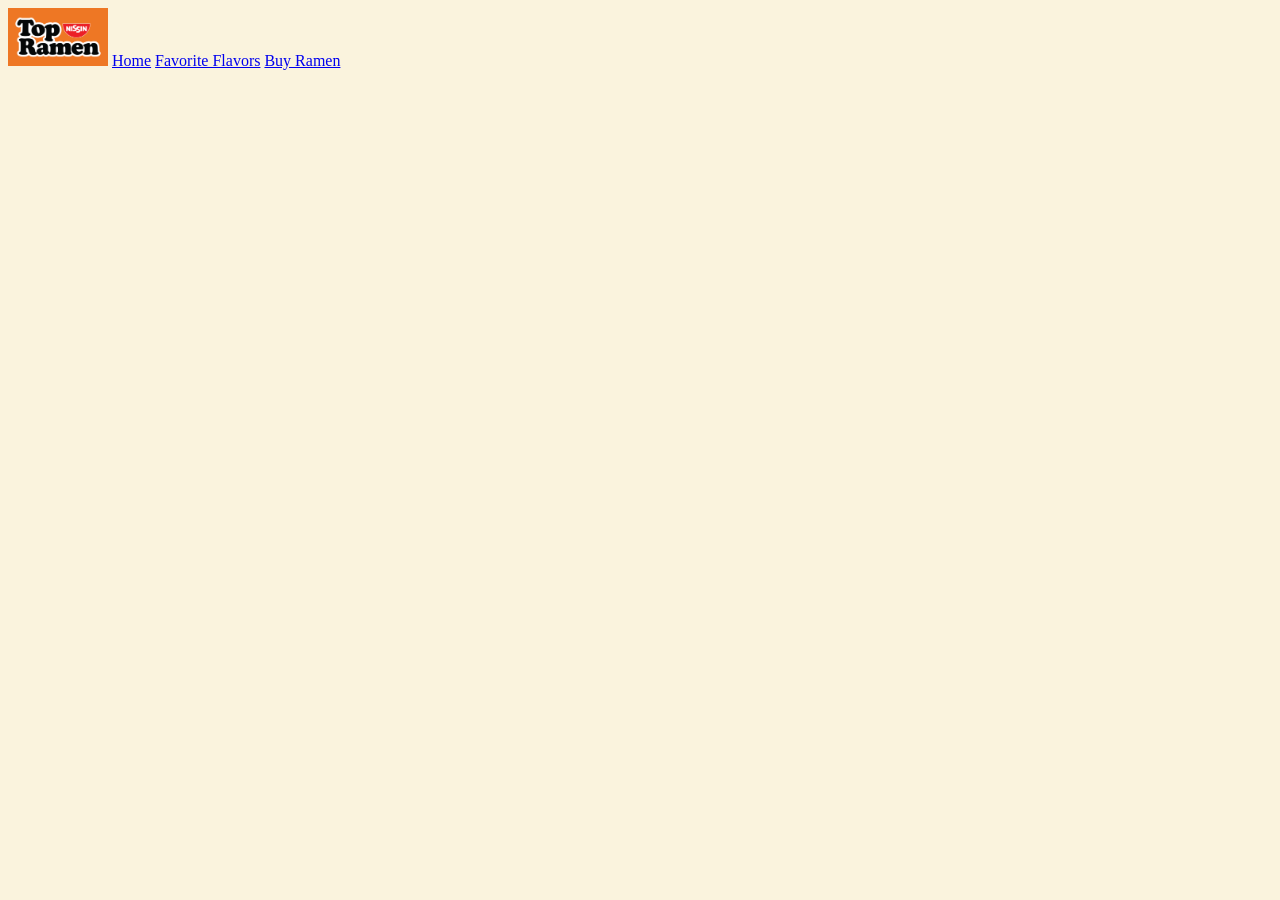
==== buy/index.html @ 30d66c26 "Home Page Info" ====
<!DOCTYPE html>
<html lang="en">
<head>
    <meta charset="UTF-8">
    <meta name="description" content="The Best 3 Flavors of Top Ramen">
    <meta name="viewport" content="width=device-width, initial-scale=1.0">
    <title>Top Ramen | Buy</title>
    <link rel="stylesheet" href="../global.css" type="text/css">
</head>
<body>
    <!-- Navigation -->
    <header>
        <img id="logo" src="../ramen_pics/ramen_logo.png" alt="Nissin Top Ramen Logo">
        <a href="../">Home</a>
        <a href="../flavors">Favorite Flavors</a>
        <a href="./">Buy Ramen</a>
    </header>

    <!-- Intro to Buying -->
    <section>
        <div>
            
        </div>
    </section>
</body>
</html>
---- global.css ----
:root {
    --primary-color: #EE7724;
    --secondary-color: #43AFC6;
    --contrast-color: #DBBC34;
    --text-color: #2E2D4D;
    --bg-color: #FAF3DD;
}

body {
    background-color: var(--bg-color);
}

#logo {
    width: 100px;
    height: auto;
}

table {
    border: 2px solid black;
    border-collapse: collapse;
    margin: 20px;
    text-align: center;
    border-radius: 4px;
}

th, td {
    border: 1px solid black;
    padding: 10px;
    text-align: center;
    border-radius: 4px;
}
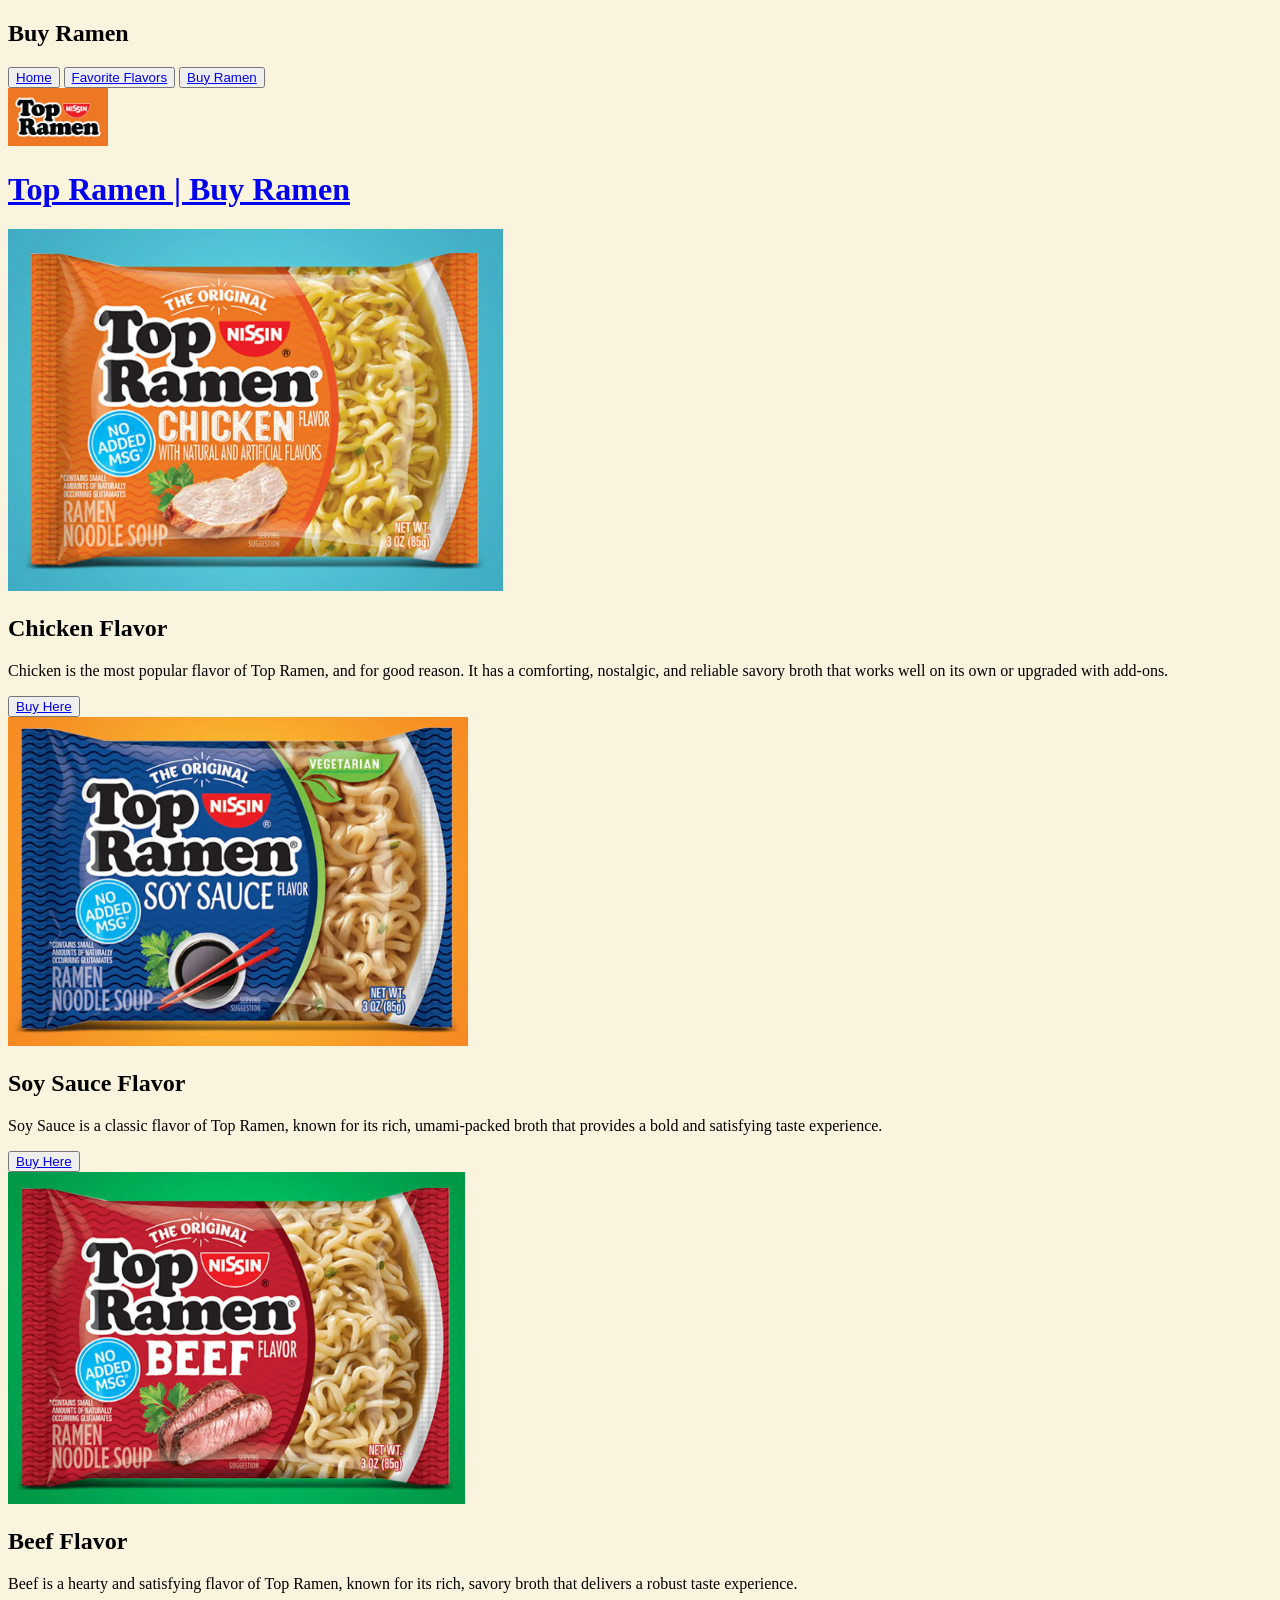
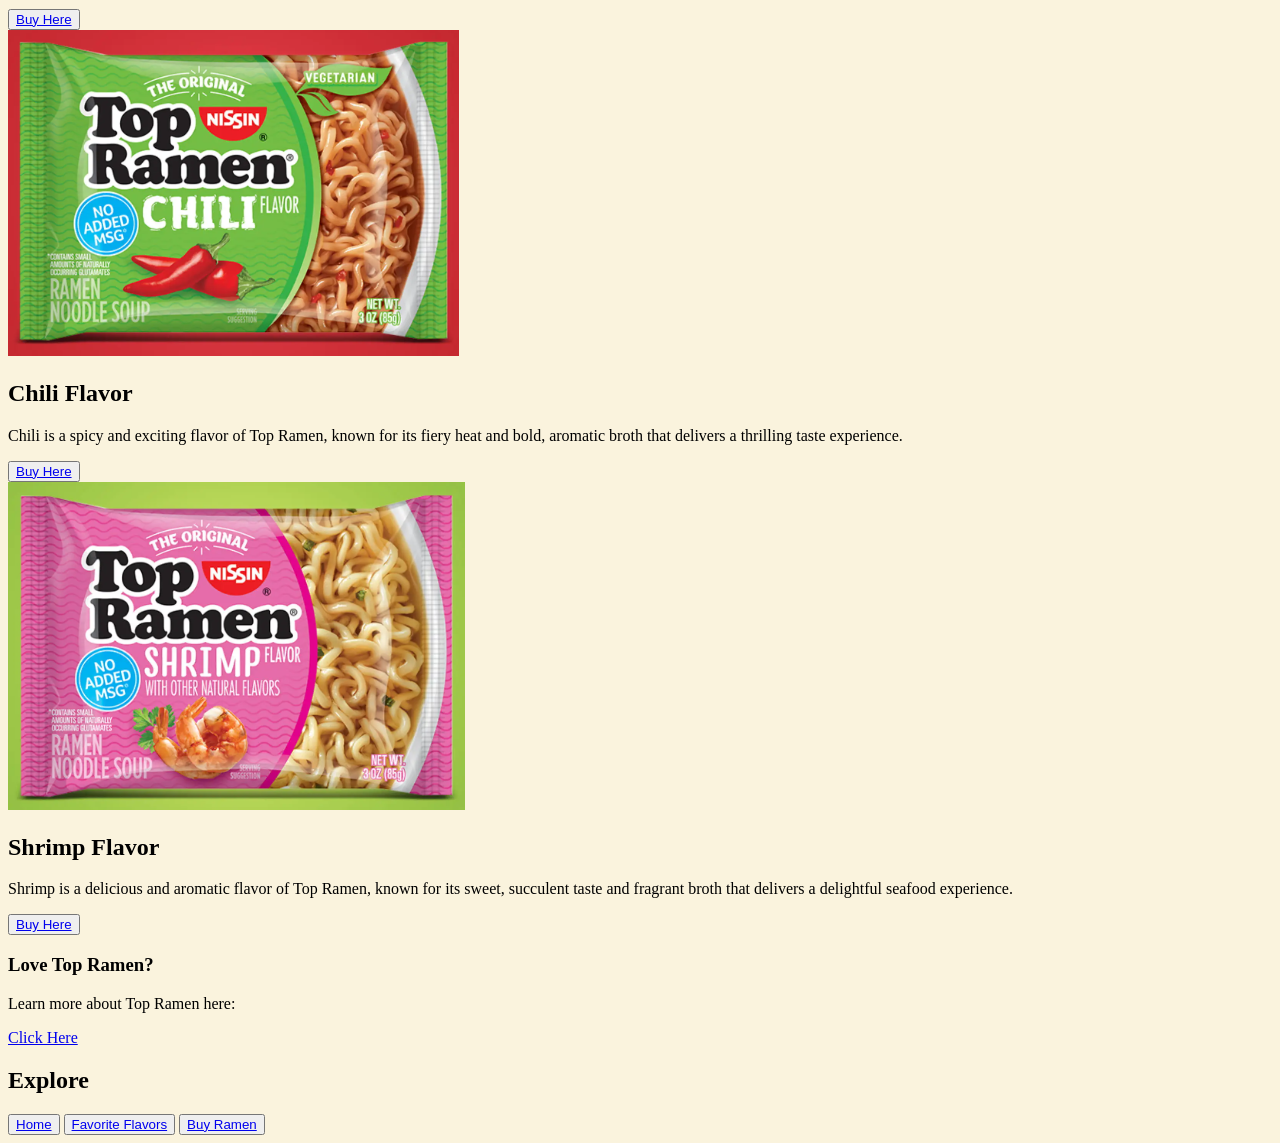
==== commit 9369dc3a: "Flavors and Buy Info and Images" ====
--- a/buy/index.html
+++ b/buy/index.html
@@ -1,26 +1,119 @@
 <!DOCTYPE html>
 <html lang="en">
-<head>
-    <meta charset="UTF-8">
-    <meta name="description" content="The Best 3 Flavors of Top Ramen">
-    <meta name="viewport" content="width=device-width, initial-scale=1.0">
-    <title>Top Ramen | Buy</title>
-    <link rel="stylesheet" href="../global.css" type="text/css">
-</head>
-<body>
-    <!-- Navigation -->
-    <header>
-        <img id="logo" src="../ramen_pics/ramen_logo.png" alt="Nissin Top Ramen Logo">
-        <a href="../">Home</a>
-        <a href="../flavors">Favorite Flavors</a>
-        <a href="./">Buy Ramen</a>
-    </header>
+    <head>
+        <meta charset="UTF-8">
+        <meta name="description" content="Why Ramen is the Best Food">
+        <meta name="viewport" content="width=device-width, initial-scale=1.0">
+        <title>Top Ramen | Buy</title>
+        <link rel="stylesheet" href="../global.css" type="text/css">
+    </head>
+    <body>
+        <!-- Navigation -->
+        <nav class="buyNav">
+            <h1>Buy Ramen</h1>
 
-    <!-- Intro to Buying -->
-    <section>
-        <div>
-            
-        </div>
-    </section>
-</body>
+            <!-- Quick Links -->
+                <button><a href="../">Home</a></button>
+                <button><a href="../flavors/">Favorite Flavors</a></button>
+                <button><a href="./">Buy Ramen</a></button>
+        </nav>
+
+        <!-- Header -->
+        <header class="buyHeader">
+            <!-- Logo and Title -->
+            <a href="../">
+                <img id="logo" src="../ramen_pics/ramen_logo.png" alt="Nissin Top Ramen Logo">
+                <h1>Top Ramen | Buy Ramen</h1>
+            </a>
+        </header>
+
+        <!-- Main Content -->
+        <main class="buyMain">
+            <article class="buyRamen">
+                <div>
+                    <img src="../ramen_pics/chicken-flavor.png" alt="Top Ramen Chicken Flavor">
+                </div>
+                <div>
+                    <h2>Chicken Flavor</h2>
+                    <p>Chicken is the most popular flavor of Top Ramen, and for good reason. It has a comforting, nostalgic, and reliable savory broth that works well on its own or upgraded with add-ons.</p>
+                    <button>
+                        <a href="https://www.nissinfoods.com/product/top-ramen/top-ramen-chicken/">Buy Here</a>
+                    </button>
+                </div>
+            </article>
+            <article class="buyRamen">
+                <div>
+                    <img src="../ramen_pics/soy-sauce-flavor.png" alt="Top Ramen Soy Sauce Flavor">
+                </div>
+                <div>
+                    <h2>Soy Sauce Flavor</h2>
+                    <p>Soy Sauce is a classic flavor of Top Ramen, known for its rich, umami-packed broth that provides a bold and satisfying taste experience.</p>
+                    <button>
+                        <a href="https://www.nissinfoods.com/product/top-ramen/top-ramen-soy-sauce/">Buy Here</a>
+                    </button>
+                </div>
+            </article>
+            <article class="buyRamen">
+                <div>
+                    <img src="../ramen_pics/beef-flavor.png" alt="Top Ramen Beef Flavor">
+                </div>
+                <div>
+                    <h2>Beef Flavor</h2>
+                    <p>Beef is a hearty and satisfying flavor of Top Ramen, known for its rich, savory broth that delivers a robust taste experience.</p>
+                    <button>
+                        <a href="https://www.nissinfoods.com/product/top-ramen/top-ramen-beef/">Buy Here</a>
+                    </button>
+                </div>
+            </article>
+            <article class="buyRamen">
+                <div>
+                    <img src="../ramen_pics/chili-flavor.png" alt="Top Ramen Chili Flavor">
+                </div>
+                <div>
+                    <h2>Chili Flavor</h2>
+                    <p>Chili is a spicy and exciting flavor of Top Ramen, known for its fiery heat and bold, aromatic broth that delivers a thrilling taste experience.</p>
+                    <button>
+                        <a href="https://www.nissinfoods.com/product/top-ramen/top-ramen-chili/">Buy Here</a>
+                    </button>
+                </div>
+            </article>
+            <article class="buyRamen">
+                <div>
+                    <img src="../ramen_pics/shrimp-flavor.png" alt="Top Ramen Shrimp Flavor">
+                </div>
+                <div>
+                    <h2>Shrimp Flavor</h2>
+                    <p>Shrimp is a delicious and aromatic flavor of Top Ramen, known for its sweet, succulent taste and fragrant broth that delivers a delightful seafood experience.</p>
+                    <button>
+                        <a href="https://www.nissinfoods.com/product/top-ramen/top-ramen-shrimp/">Buy Here</a>
+                    </button>
+                </div>
+            </article>
+        </main>
+
+        <!-- Aside -->
+        <aside class="buyAside">
+            <div class="asideTitle">
+                <h3>Love Top Ramen?</h3>
+            </div>
+            <div class="asideP">
+                <p>Learn more about Top Ramen here:</p>
+                <a href="https://www.nissinfoods.com/andos-dream/">Click Here </a>
+            </div>
+        </aside>
+
+        <!-- Footer -->
+        <footer class="buyFooter">
+            <div class="footerTitle">
+                <h2>Explore</h2>
+            </div>
+
+            <!-- Quick Links -->
+            <div class="footerNav">
+                <button><a href="../">Home</a></button>
+                <button><a href="../flavors/">Favorite Flavors</a></button>
+                <button><a href="./">Buy Ramen</a></button>
+            </div>
+        </footer>
+    </body>
 </html>
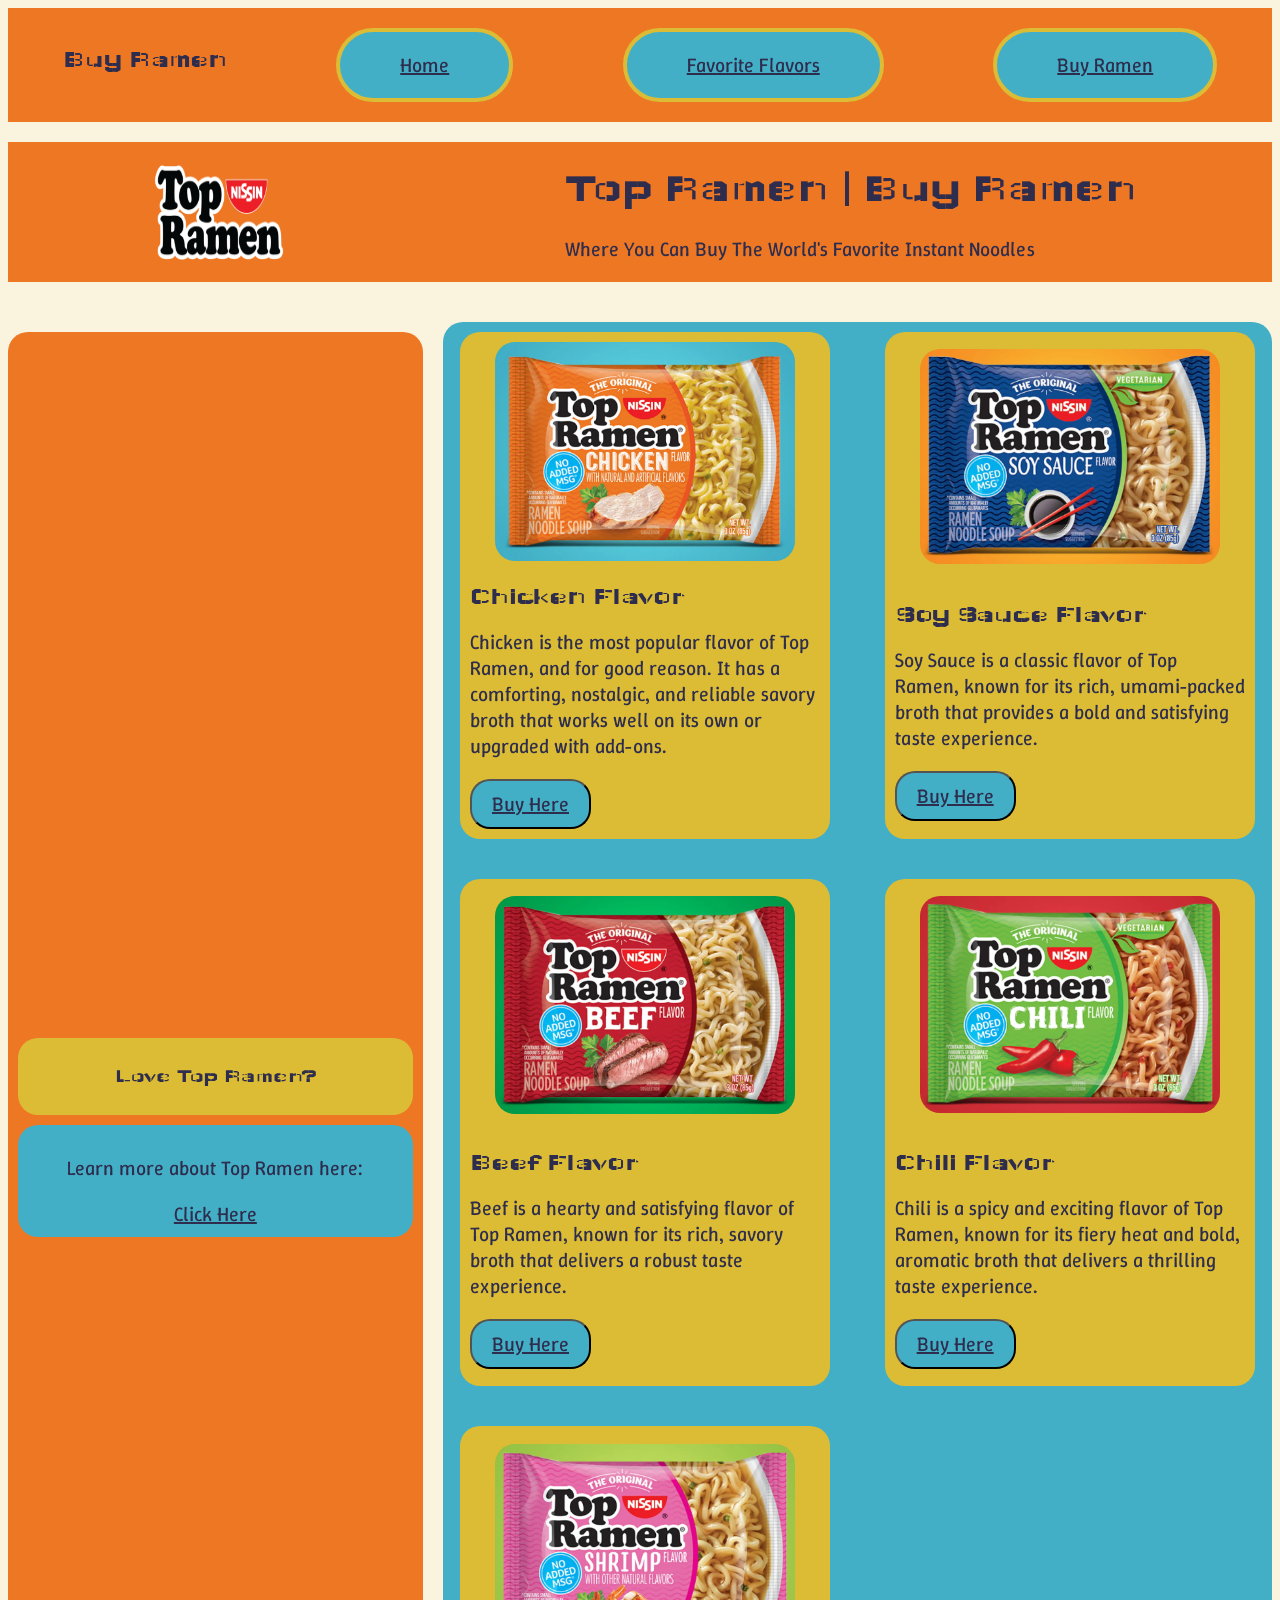
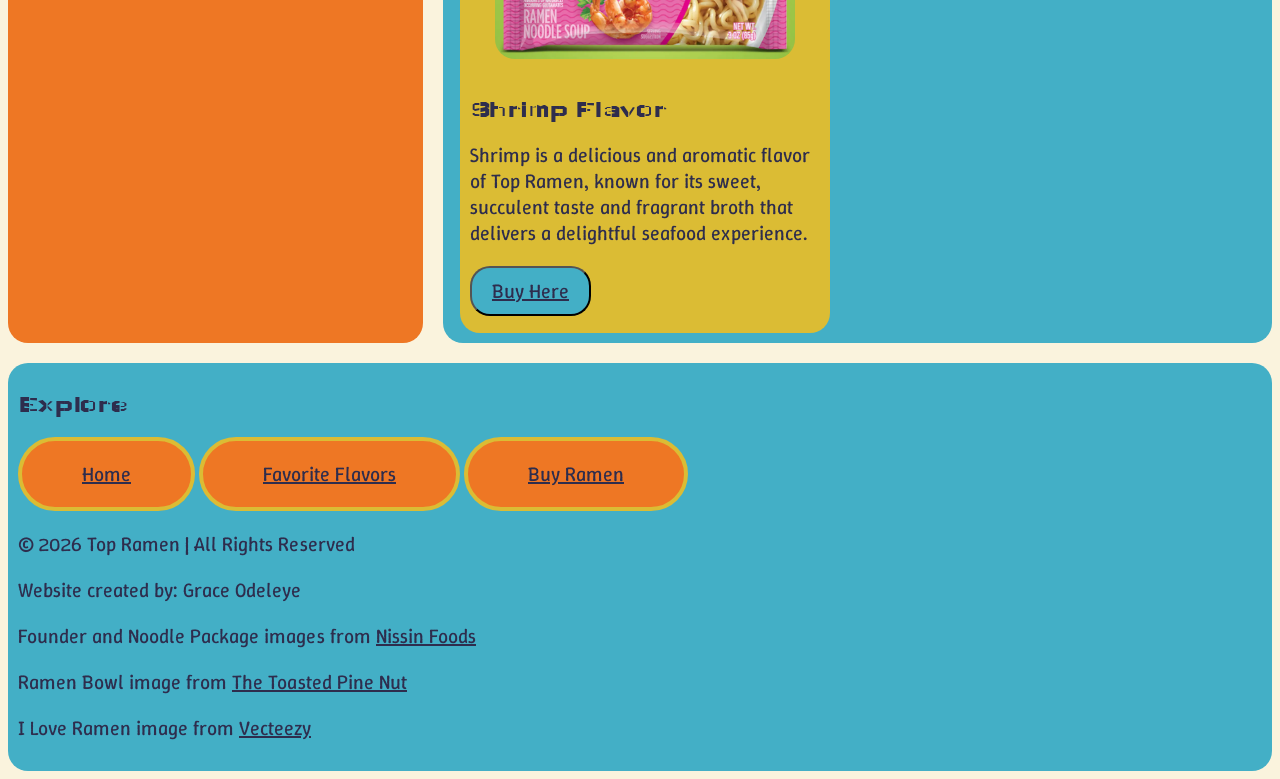
==== commit 3a10d472: "Final Edit" ====
--- a/buy/index.html
+++ b/buy/index.html
@@ -7,15 +7,15 @@
         <title>Top Ramen | Buy</title>
         <link rel="stylesheet" href="../global.css" type="text/css">
     </head>
-    <body>
+    <body class="buyBody">
         <!-- Navigation -->
         <nav class="buyNav">
             <h1>Buy Ramen</h1>
 
             <!-- Quick Links -->
-                <button><a href="../">Home</a></button>
-                <button><a href="../flavors/">Favorite Flavors</a></button>
-                <button><a href="./">Buy Ramen</a></button>
+            <button><a href="../">Home</a></button>
+            <button><a href="../flavors/">Favorite Flavors</a></button>
+            <button><a href="./">Buy Ramen</a></button>
         </nav>
 
         <!-- Header -->
@@ -23,7 +23,10 @@
             <!-- Logo and Title -->
             <a href="../">
                 <img id="logo" src="../ramen_pics/ramen_logo.png" alt="Nissin Top Ramen Logo">
-                <h1>Top Ramen | Buy Ramen</h1>
+                <div>
+                    <h1>Top Ramen | Buy Ramen</h1>
+                    <p>Where You Can Buy The World's Favorite Instant Noodles</p>
+                </div>
             </a>
         </header>
 
@@ -93,12 +96,14 @@
 
         <!-- Aside -->
         <aside class="buyAside">
-            <div class="asideTitle">
-                <h3>Love Top Ramen?</h3>
-            </div>
-            <div class="asideP">
-                <p>Learn more about Top Ramen here:</p>
-                <a href="https://www.nissinfoods.com/andos-dream/">Click Here </a>
+            <div class="allAside">
+                <div class="asideTitle">
+                    <h3>Love Top Ramen?</h3>
+                </div>
+                <div class="asideP">
+                    <p>Learn more about Top Ramen here:</p>
+                    <a href="https://www.nissinfoods.com/andos-dream/">Click Here </a>
+                </div>
             </div>
         </aside>
 
@@ -114,6 +119,15 @@
                 <button><a href="../flavors/">Favorite Flavors</a></button>
                 <button><a href="./">Buy Ramen</a></button>
             </div>
+            <div>
+                <p>&copy; 2026 Top Ramen | All Rights Reserved</p>
+                <p>Website created by: Grace Odeleye</p>
+                <div>
+                    <p>Founder and Noodle Package images from <a href="https://www.nissinfoods.com/">Nissin Foods</a></p>
+                    <p>Ramen Bowl image from <a href="https://thetoastedpinenut.com/one-pot-chicken-ramen-bowl-zoodles/">The Toasted Pine Nut</a></p>
+                    <p>I Love Ramen image from <a href="https://www.vecteezy.com/vector-art/18996935-i-love-ramen-traditional-japanese-noodle-asian-food-cute-bowl-of-ramen-kawaii-stock-vector-illustration">Vecteezy</a></p>
+                </div>
+            </div>
         </footer>
     </body>
 </html>
--- a/global.css
+++ b/global.css
@@ -1,31 +1,335 @@
+@import url('https://fonts.googleapis.com/css2?family=Wallpoet&display=swap');
+@import url('https://fonts.googleapis.com/css2?family=Wallpoet&family=Winky+Rough:ital,wght@0,300..900;1,300..900&display=swap');
+
 :root {
     --primary-color: #EE7724;
     --secondary-color: #43AFC6;
     --contrast-color: #DBBC34;
     --text-color: #2E2D4D;
     --bg-color: #FAF3DD;
+    --title-font: "Wallpoet";
+    --p-font: "Winky Rough";
 }
 
 body {
     background-color: var(--bg-color);
 }
 
+h1, h2, h3, h4, p, button, a {
+    color: var(--text-color);
+}
+
+h1, h2, h3 {
+    font-family: var(--title-font);
+}
+
+p, button, a {
+    font-family: var(--p-font);
+}
+
+button, p, a {
+    font-size: 20px;
+}
+
 #logo {
-    width: 100px;
+    width: 150px;
     height: auto;
 }
 
-table {
-    border: 2px solid black;
-    border-collapse: collapse;
-    margin: 20px;
+/* Home Page */
+
+/* Header */
+.homeHeader {
+    display: flex;
+    flex-direction: column;
+    justify-content: center;
+    background-color: var(--primary-color);
+    margin-bottom: 20px;
+}
+
+.homeTitle a {
+    display: flex;
+    flex-direction: row;
+    justify-content: space-around;
+    text-decoration: none;
+}
+
+/* Navigation */
+.homeNav {
+    display: flex;
+    flex-direction: row;
+    justify-content: space-around;
+    justify-items: center;
+    padding-bottom: 20px;
+    padding-top: 20px;
+}
+
+/* Main Content */
+main {
+    display: grid;
+    grid-template-rows: 1fr 1fr 1fr;
+}
+
+.homePart {
+    display: grid;
+    grid-template-columns: 1fr 1fr;
+    gap: 20px;
+    align-content: center;
+    margin-bottom: 10px;
+}
+
+.partPic {
+    align-content: center;
+    justify-self: center;
+}
+
+.partP {
+    align-content: center;
+    padding-left: 10px;
+    padding-right: 10px;
+    background-color: var(--secondary-color);
+    border-radius: 20px;
+    color: var(--text-color);
+}
+
+.partP h2 {
     text-align: center;
-    border-radius: 4px;
-}
-
-th, td {
-    border: 1px solid black;
-    padding: 10px;
+    color: var(--text-color);
+}
+
+.partPic img{
+    max-height: 300px;
+    border-radius: 20px;
+}
+
+/* Aside */
+.homeAside, .flavorsAside, .buyAside {
+    display: flex;
+    flex-direction: column;
+    justify-content: center;
+    background-color: var(--primary-color);
+    border-radius: 20px;
+    padding: 10px;
+    margin-top: 10px;
+}
+
+.asideTitle, .asideP {
     text-align: center;
-    border-radius: 4px;
+    color: var(--text-color);
+}
+
+.asideTitle {
+    background-color: var(--contrast-color);
+    border-radius: 20px;
+}
+
+.asideP {
+    background-color: var(--secondary-color);
+    border-radius: 20px;
+    padding: 10px;
+    margin-top: 10px;
+}
+
+/* Footer */
+
+
+/* Flavors Header */
+.flavorsNav, .buyNav {
+    display: flex;
+    flex-direction: row;
+    justify-content: space-around;
+    justify-items: center;
+    padding-bottom: 20px;
+    padding-top: 20px;
+    background-color: var(--primary-color);
+}
+
+.flavorsHeader a, .buyHeader a {
+    display: flex;
+    flex-direction: row;
+    justify-content: space-around;
+    text-decoration: none;
+    background-color: var(--primary-color);
+}
+
+.flavorsHeader, .buyHeader {
+    margin-bottom: 20px;
+}
+
+/* Flavors Main Content */
+.rankingBox {
+    display: flex;
+    flex-direction: row;
+    justify-content: center;
+    align-items: center;
+    background-color: var(--secondary-color);
+    border-radius: 20px;
+    padding: 10px;
+    margin-bottom: 20px;
+}
+
+.rankingImg {
+    position: relative;
+    width: 300px;
+    height: 200px;
+    border-radius: 20px;
+}
+
+.rankingImgBox {
+    position: relative;
+    width: 300px;
+    height: 200px;
+}
+
+.rankingNum {
+    position: absolute;
+    inset: 0;
+    display: grid;
+    place-items: center;
+    justify-content: center;
+    color: var(--text-color);
+}
+
+.rankingBox div h2,
+.rankingBox div p {
+    justify-content: center;
+    color: var(--text-color);
+    padding-left: 10px;
+    padding-right: 10px;
+}
+
+/* Buy Main Content */
+.buyMain {
+    background-color: var(--secondary-color);
+    border-radius: 20px;
+    justify-content: center;
+}
+
+.buyRamen div img {
+    width: 300px;
+    height: auto;
+    border-radius: 20px;
+}
+
+.buyRamen {
+    display: flex;
+    flex-direction: column;
+    justify-content: space-around;
+    align-items: center;
+    padding: 10px;
+    background-color: var(--contrast-color);
+    width: 350px;
+    margin: 10px;
+    border-radius: 20px;
+}
+
+/* Buttons */
+.homeNav button, .flavorsNav button, .buyNav button {
+    padding: 20px 60px;
+    border-radius: 90px;
+    background-color: var(--secondary-color);
+    border: 4px solid var(--contrast-color);
+}
+
+.homeFooter div button, .flavorsFooter div button, .buyFooter div button {
+    padding: 20px 60px;
+    border-radius: 90px;
+    background-color: var(--primary-color);
+    border: 4px solid var(--contrast-color);
+}
+
+.buyRamen div button {
+    background-color: var(--secondary-color);
+    border-radius: 20px;
+    padding: 10px 20px;
+}
+
+/* Footers */
+.homeFooter, .flavorsFooter, .buyFooter {
+    background-color: var(--secondary-color);
+    border-radius: 20px;
+    padding: 10px;
+    justify-items: center;
+}
+
+/* Media Queries */
+.homeBody {
+    display: grid;
+    gap: 1rem;
+    grid-template-areas:
+    "header"
+    "main"
+    "aside"
+    "footer";
+}
+
+.flavorsBody, .buyBody {
+    display: grid;
+    gap: 1rem;
+    grid-template-areas:
+    "nav"
+    "header"
+    "main"
+    "aside"
+    "footer";
+}
+
+.homeHeader {grid-area: header;}
+.homeAside {grid-area: aside;}
+.homeMain {grid-area: main;}
+.homeFooter {grid-area: footer;}
+
+.flavorsBody nav, .buyBody nav {grid-area: nav;}
+.flavorsBody header, .buyBody header {grid-area: header;}
+.flavorsBody aside, .buyBody aside {grid-area: aside;}
+.flavorsBody main, .buyBody main {grid-area: main;}
+.flavorsBody footer, .buyBody footer {grid-area: footer;}
+
+@media (min-width: 1024px) {
+    .homeBody {
+        display: grid;
+        grid-template-columns: 1fr 2fr;
+        grid-template-areas:
+        "header header"
+        "aside main"
+        "footer footer";
+        gap: 20px;
+    }
+
+    .asideTitle {
+        padding-top: 10px;
+        padding-bottom: 10px;
+    }
+
+    .allAside {
+        position: sticky;
+        top: 0;
+        left: 0;
+    }
+
+    .flavorsBody, .buyBody {
+        display: grid;
+        grid-template-columns: 1fr 2fr;
+        grid-template-areas:
+        "nav nav"
+        "header header"
+        "aside main"
+        "footer footer";
+        gap: 20px;
+    }
+
+    .rankingBox {
+        display: flex;
+        flex-direction: column;
+        flex-wrap: wrap;
+        gap: 20px;
+        margin-right: 20px;
+    }
+
+    .flavorsMain, .buyMain {
+        display: grid;
+        grid-template-columns: repeat(2, 1fr);
+        gap: 20px;
+        justify-items: center;
+    }
 }
